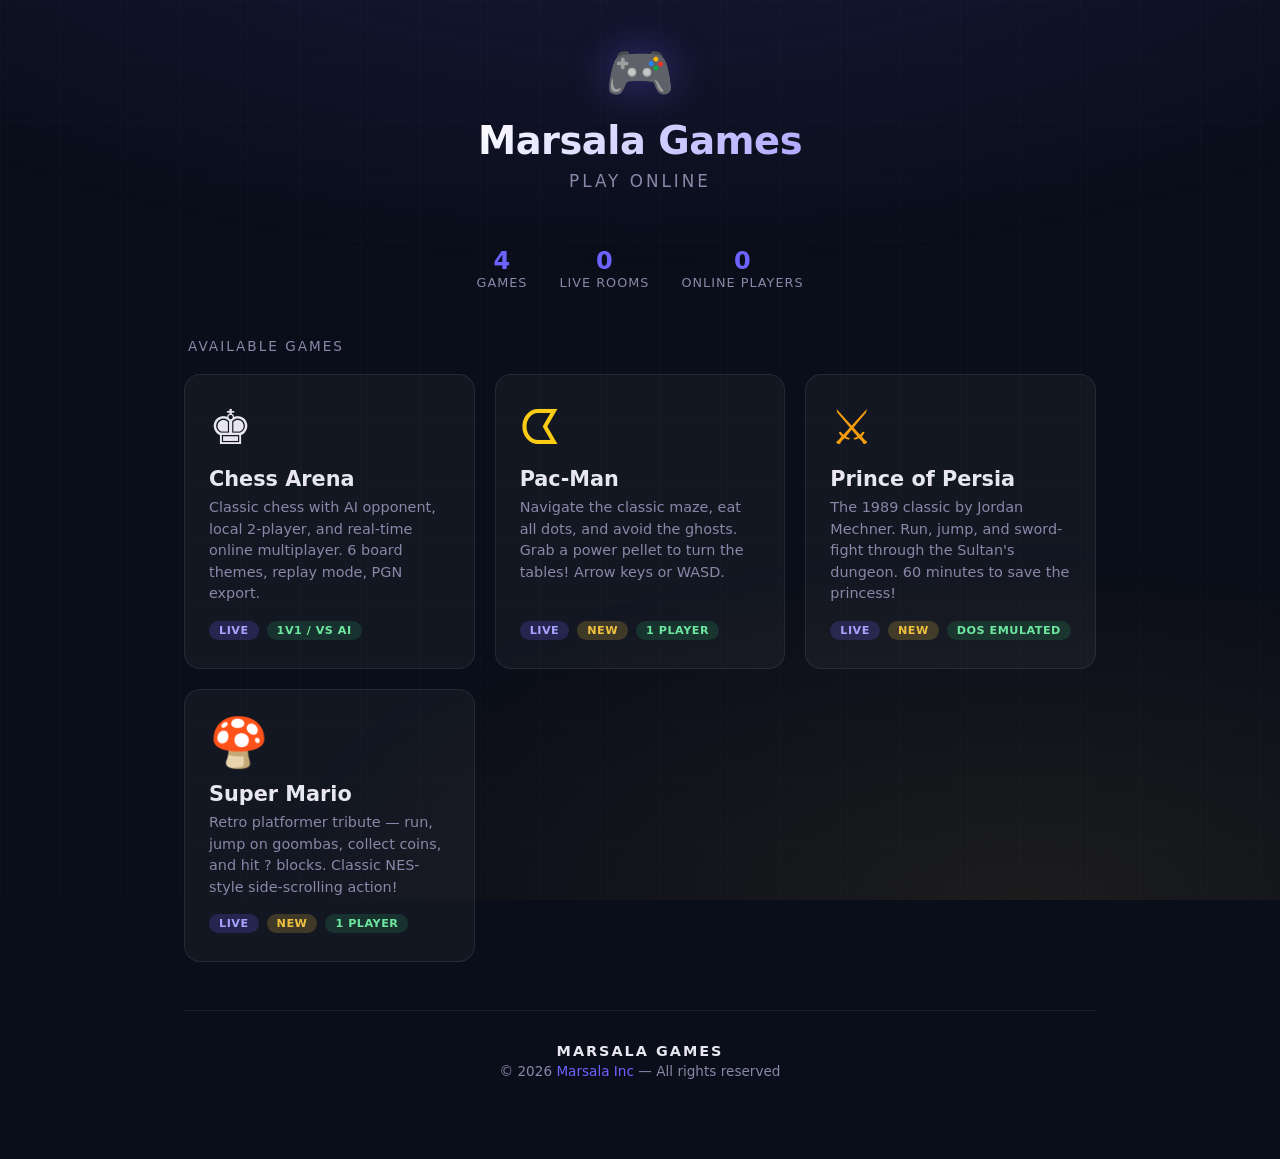
==== index.html @ e8b86cca "Initial commit: Games hub for games.marsala.dev 4 retro browser games: - Chess Arena (multiplayer vi" ====
<!DOCTYPE html>
<html lang="en">
<head>
  <meta charset="UTF-8">
  <meta name="viewport" content="width=device-width, initial-scale=1.0">
  <title>Marsala Games — Play Online</title>
  <link rel="icon" href="data:image/svg+xml,<svg xmlns='http://www.w3.org/2000/svg' viewBox='0 0 100 100'><text y='.9em' font-size='90'>🎮</text></svg>">
  <style>
    *, *::before, *::after { margin: 0; padding: 0; box-sizing: border-box; }

    :root {
      --bg-deep: #0a0e1a;
      --bg-card: rgba(255,255,255,0.04);
      --bg-card-hover: rgba(255,255,255,0.08);
      --accent: #6c63ff;
      --accent-glow: rgba(108,99,255,0.4);
      --gold: #f0c040;
      --text: #e8e6f0;
      --text-dim: #8a87a8;
      --border: rgba(255,255,255,0.08);
      --radius: 16px;
    }

    body {
      font-family: 'Segoe UI', system-ui, -apple-system, sans-serif;
      background: var(--bg-deep);
      color: var(--text);
      min-height: 100vh;
      overflow-x: hidden;
    }

    /* Animated background */
    .bg-pattern {
      position: fixed; inset: 0; z-index: 0; pointer-events: none;
      background:
        radial-gradient(ellipse 80% 50% at 50% -20%, rgba(108,99,255,0.15), transparent),
        radial-gradient(ellipse 60% 40% at 80% 100%, rgba(240,192,64,0.08), transparent);
    }
    .bg-grid {
      position: fixed; inset: 0; z-index: 0; pointer-events: none;
      background-image:
        linear-gradient(rgba(255,255,255,0.015) 1px, transparent 1px),
        linear-gradient(90deg, rgba(255,255,255,0.015) 1px, transparent 1px);
      background-size: 60px 60px;
    }

    .container {
      position: relative; z-index: 1;
      max-width: 960px;
      margin: 0 auto;
      padding: 40px 24px 80px;
    }

    /* Header */
    .header {
      text-align: center;
      margin-bottom: 56px;
    }
    .logo-icon {
      font-size: 56px;
      display: block;
      margin-bottom: 12px;
      filter: drop-shadow(0 0 20px var(--accent-glow));
      animation: float 3s ease-in-out infinite;
    }
    @keyframes float {
      0%, 100% { transform: translateY(0); }
      50% { transform: translateY(-8px); }
    }
    .header h1 {
      font-size: 2.4rem;
      font-weight: 700;
      letter-spacing: -0.5px;
      background: linear-gradient(135deg, #fff 30%, var(--accent));
      -webkit-background-clip: text;
      -webkit-text-fill-color: transparent;
      background-clip: text;
    }
    .header .subtitle {
      color: var(--text-dim);
      font-size: 1.05rem;
      margin-top: 8px;
      letter-spacing: 3px;
      text-transform: uppercase;
      font-weight: 500;
    }

    /* Stats bar */
    .stats-bar {
      display: flex;
      justify-content: center;
      gap: 32px;
      margin-bottom: 48px;
      flex-wrap: wrap;
    }
    .stat {
      text-align: center;
    }
    .stat-value {
      font-size: 1.5rem;
      font-weight: 700;
      color: var(--accent);
    }
    .stat-label {
      font-size: 0.8rem;
      color: var(--text-dim);
      text-transform: uppercase;
      letter-spacing: 1px;
    }

    /* Section */
    .section-title {
      font-size: 0.85rem;
      text-transform: uppercase;
      letter-spacing: 2px;
      color: var(--text-dim);
      margin-bottom: 20px;
      padding-left: 4px;
    }

    /* Game Cards Grid */
    .games-grid {
      display: grid;
      grid-template-columns: repeat(auto-fill, minmax(280px, 1fr));
      gap: 20px;
      margin-bottom: 48px;
    }

    .game-card {
      background: var(--bg-card);
      border: 1px solid var(--border);
      border-radius: var(--radius);
      padding: 28px 24px;
      text-decoration: none;
      color: var(--text);
      transition: all 0.3s cubic-bezier(0.22, 1, 0.36, 1);
      display: flex;
      flex-direction: column;
      position: relative;
      overflow: hidden;
    }
    .game-card::before {
      content: '';
      position: absolute;
      top: 0; left: 0; right: 0;
      height: 3px;
      background: linear-gradient(90deg, var(--accent), var(--gold));
      opacity: 0;
      transition: opacity 0.3s;
    }
    .game-card:hover {
      background: var(--bg-card-hover);
      border-color: rgba(108,99,255,0.3);
      transform: translateY(-4px);
      box-shadow: 0 12px 40px rgba(0,0,0,0.3), 0 0 20px var(--accent-glow);
    }
    .game-card:hover::before { opacity: 1; }

    .game-card .card-icon {
      font-size: 48px;
      margin-bottom: 16px;
      line-height: 1;
    }
    .game-card .card-title {
      font-size: 1.3rem;
      font-weight: 600;
      margin-bottom: 6px;
    }
    .game-card .card-desc {
      color: var(--text-dim);
      font-size: 0.9rem;
      line-height: 1.5;
      flex: 1;
    }
    .game-card .card-badges {
      display: flex;
      gap: 8px;
      margin-top: 16px;
      flex-wrap: wrap;
    }
    .badge {
      font-size: 0.7rem;
      padding: 3px 10px;
      border-radius: 20px;
      font-weight: 600;
      text-transform: uppercase;
      letter-spacing: 0.5px;
    }
    .badge-live {
      background: rgba(108,99,255,0.2);
      color: #a8a2ff;
    }
    .badge-new {
      background: rgba(240,192,64,0.2);
      color: var(--gold);
    }
    .badge-players {
      background: rgba(46,204,113,0.15);
      color: #6ee7a0;
    }

    /* Coming soon cards */
    .game-card.coming-soon {
      opacity: 0.5;
      pointer-events: none;
    }
    .game-card.coming-soon .card-title::after {
      content: ' — Coming Soon';
      font-size: 0.75rem;
      color: var(--text-dim);
      font-weight: 400;
    }

    /* Footer */
    .footer {
      text-align: center;
      color: var(--text-dim);
      font-size: 0.85rem;
      padding-top: 32px;
      border-top: 1px solid var(--border);
    }
    .footer a {
      color: var(--accent);
      text-decoration: none;
    }
    .footer .brand {
      font-weight: 600;
      letter-spacing: 2px;
      text-transform: uppercase;
      margin-bottom: 4px;
      color: var(--text);
      font-size: 0.9rem;
    }

    @media (max-width: 600px) {
      .header h1 { font-size: 1.8rem; }
      .container { padding: 24px 16px 60px; }
      .games-grid { grid-template-columns: 1fr; }
      .stats-bar { gap: 20px; }
    }
  </style>
</head>
<body>
  <div class="bg-pattern"></div>
  <div class="bg-grid"></div>

  <div class="container">
    <header class="header">
      <span class="logo-icon">🎮</span>
      <h1>Marsala Games</h1>
      <p class="subtitle">Play Online</p>
    </header>

    <div class="stats-bar">
      <div class="stat">
        <div class="stat-value" id="stat-games">4</div>
        <div class="stat-label">Games</div>
      </div>
      <div class="stat">
        <div class="stat-value" id="stat-rooms">—</div>
        <div class="stat-label">Live Rooms</div>
      </div>
      <div class="stat">
        <div class="stat-value" id="stat-players">—</div>
        <div class="stat-label">Online Players</div>
      </div>
    </div>

    <div class="section-title">Available Games</div>
    <div class="games-grid">
      <a href="/chess/" class="game-card">
        <div class="card-icon">♚</div>
        <div class="card-title">Chess Arena</div>
        <div class="card-desc">Classic chess with AI opponent, local 2-player, and real-time online multiplayer. 6 board themes, replay mode, PGN export.</div>
        <div class="card-badges">
          <span class="badge badge-live">Live</span>
          <span class="badge badge-players">1v1 / vs AI</span>
        </div>
      </a>

      <a href="/pacman/" class="game-card">
        <div class="card-icon" style="color:#facc15;">ᗧ</div>
        <div class="card-title">Pac-Man</div>
        <div class="card-desc">Navigate the classic maze, eat all dots, and avoid the ghosts. Grab a power pellet to turn the tables! Arrow keys or WASD.</div>
        <div class="card-badges">
          <span class="badge badge-live">Live</span>
          <span class="badge badge-new">New</span>
          <span class="badge badge-players">1 Player</span>
        </div>
      </a>

      <a href="/prince/" class="game-card">
        <div class="card-icon" style="color:#f59e0b;">⚔</div>
        <div class="card-title">Prince of Persia</div>
        <div class="card-desc">The 1989 classic by Jordan Mechner. Run, jump, and sword-fight through the Sultan's dungeon. 60 minutes to save the princess!</div>
        <div class="card-badges">
          <span class="badge badge-live">Live</span>
          <span class="badge badge-new">New</span>
          <span class="badge badge-players">DOS Emulated</span>
        </div>
      </a>

      <a href="/mario/" class="game-card">
        <div class="card-icon" style="color:#ef4444;">🍄</div>
        <div class="card-title">Super Mario</div>
        <div class="card-desc">Retro platformer tribute — run, jump on goombas, collect coins, and hit ? blocks. Classic NES-style side-scrolling action!</div>
        <div class="card-badges">
          <span class="badge badge-live">Live</span>
          <span class="badge badge-new">New</span>
          <span class="badge badge-players">1 Player</span>
        </div>
      </a>
    </div>

    <footer class="footer">
      <div class="brand">Marsala Games</div>
      <p>&copy; 2026 <a href="https://marsala.dev">Marsala Inc</a> — All rights reserved</p>
    </footer>
  </div>

  <script>
    // Fetch live stats from chess server
    fetch('/api/health')
      .then(r => r.json())
      .then(data => {
        document.getElementById('stat-rooms').textContent = data.rooms || 0;
        document.getElementById('stat-players').textContent = data.players || 0;
      })
      .catch(() => {
        document.getElementById('stat-rooms').textContent = '0';
        document.getElementById('stat-players').textContent = '0';
      });
  </script>
</body>
</html>
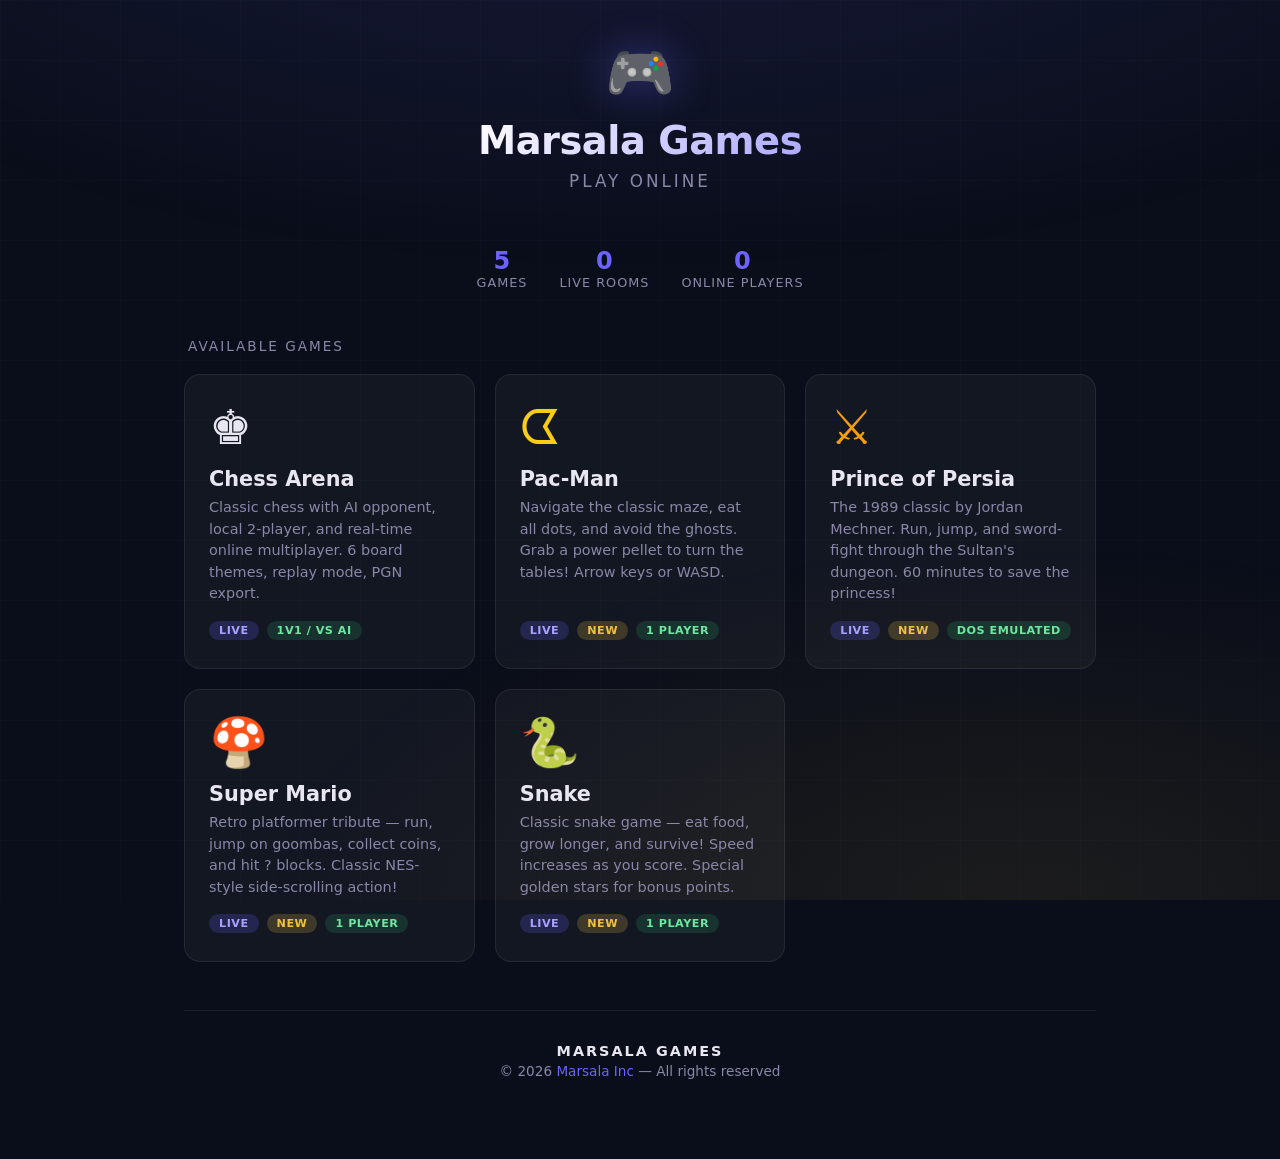
==== commit 2076c00a: "feat: Add Snake game, fix Prince of Persia, make all games responsive - Snake: Classic with particle" ====
--- a/index.html
+++ b/index.html
@@ -253,7 +253,7 @@
 
     <div class="stats-bar">
       <div class="stat">
-        <div class="stat-value" id="stat-games">4</div>
+        <div class="stat-value" id="stat-games">5</div>
         <div class="stat-label">Games</div>
       </div>
       <div class="stat">
@@ -304,6 +304,17 @@
         <div class="card-icon" style="color:#ef4444;">🍄</div>
         <div class="card-title">Super Mario</div>
         <div class="card-desc">Retro platformer tribute — run, jump on goombas, collect coins, and hit ? blocks. Classic NES-style side-scrolling action!</div>
+        <div class="card-badges">
+          <span class="badge badge-live">Live</span>
+          <span class="badge badge-new">New</span>
+          <span class="badge badge-players">1 Player</span>
+        </div>
+      </a>
+
+      <a href="/snake/" class="game-card">
+        <div class="card-icon" style="color:#22c55e;">🐍</div>
+        <div class="card-title">Snake</div>
+        <div class="card-desc">Classic snake game — eat food, grow longer, and survive! Speed increases as you score. Special golden stars for bonus points.</div>
         <div class="card-badges">
           <span class="badge badge-live">Live</span>
           <span class="badge badge-new">New</span>
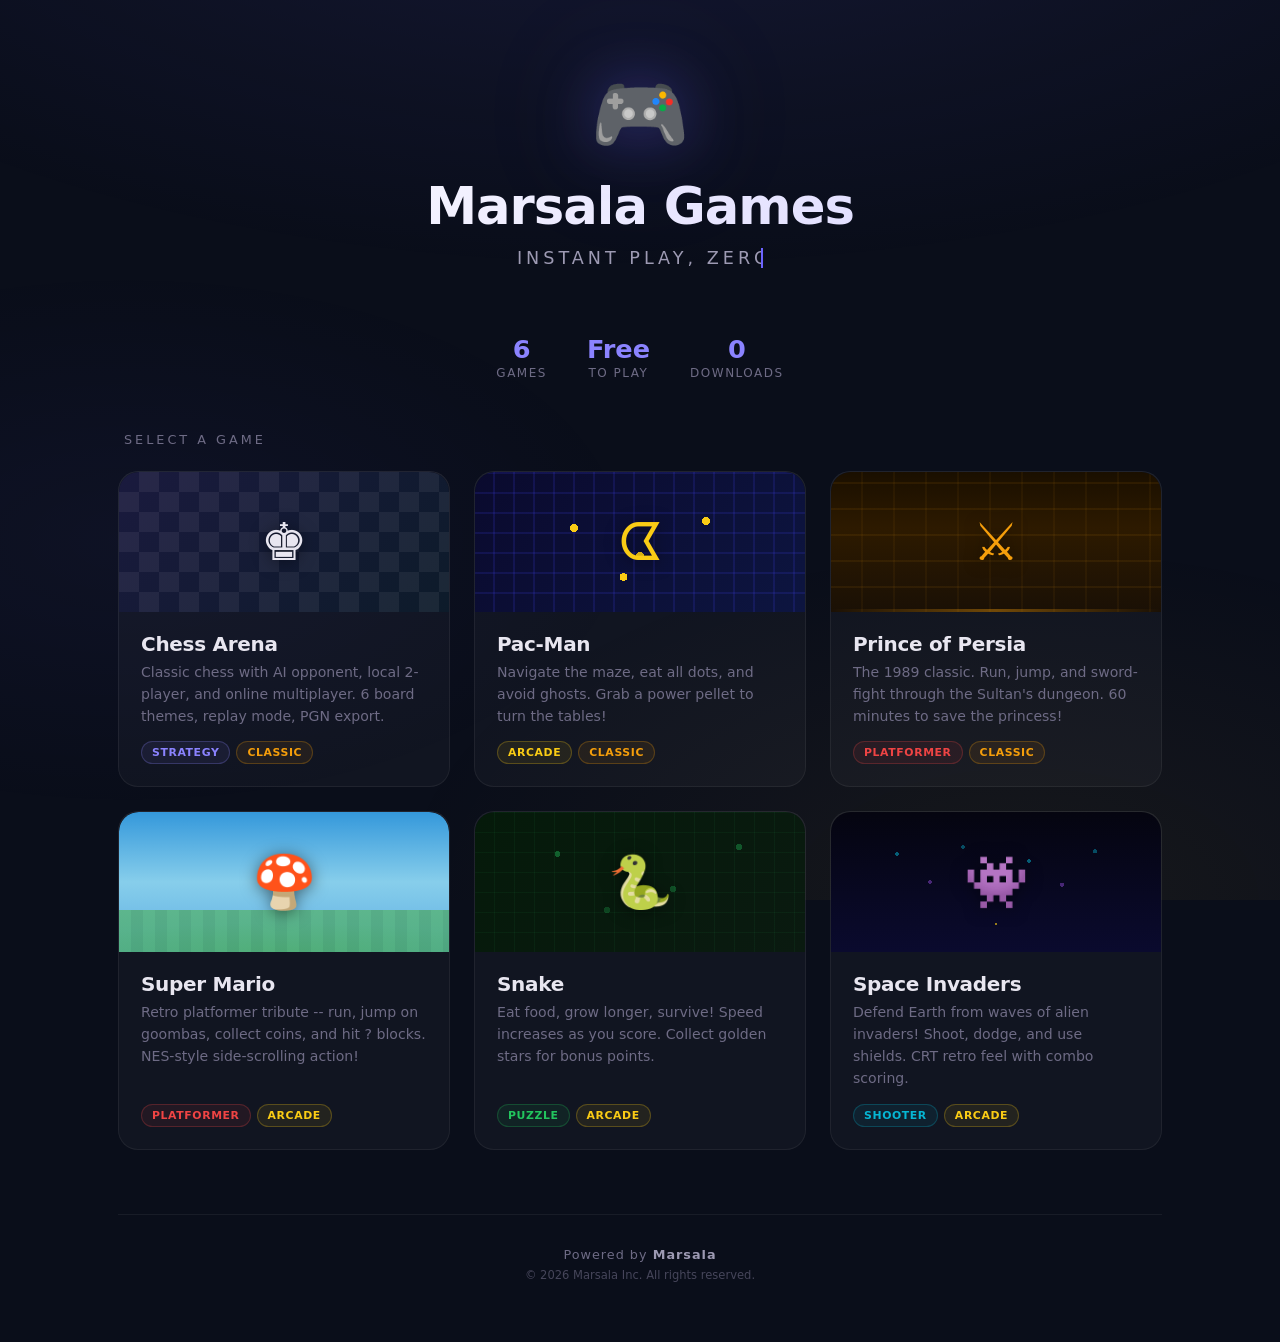
==== commit 592f4c0f: "Add Space Invaders as 6th game, upgrade all games, fix Prince of Persia - Add Space Invaders with CR" ====
--- a/index.html
+++ b/index.html
@@ -4,21 +4,27 @@
   <meta charset="UTF-8">
   <meta name="viewport" content="width=device-width, initial-scale=1.0">
   <title>Marsala Games — Play Online</title>
+  <meta name="description" content="Free online games: Chess, Pac-Man, Super Mario, Prince of Persia, Snake, Space Invaders. No downloads, play instantly.">
   <link rel="icon" href="data:image/svg+xml,<svg xmlns='http://www.w3.org/2000/svg' viewBox='0 0 100 100'><text y='.9em' font-size='90'>🎮</text></svg>">
   <style>
     *, *::before, *::after { margin: 0; padding: 0; box-sizing: border-box; }
 
     :root {
       --bg-deep: #0a0e1a;
-      --bg-card: rgba(255,255,255,0.04);
-      --bg-card-hover: rgba(255,255,255,0.08);
+      --bg-surface: #0f1525;
+      --bg-card: rgba(255,255,255,0.03);
+      --bg-card-hover: rgba(255,255,255,0.07);
       --accent: #6c63ff;
-      --accent-glow: rgba(108,99,255,0.4);
+      --accent-light: #8b83ff;
+      --accent-glow: rgba(108,99,255,0.35);
       --gold: #f0c040;
       --text: #e8e6f0;
-      --text-dim: #8a87a8;
-      --border: rgba(255,255,255,0.08);
-      --radius: 16px;
+      --text-dim: #6e6b85;
+      --text-mid: #9d9ab3;
+      --border: rgba(255,255,255,0.06);
+      --border-hover: rgba(108,99,255,0.35);
+      --radius: 20px;
+      --radius-sm: 12px;
     }
 
     body {
@@ -27,320 +33,694 @@
       color: var(--text);
       min-height: 100vh;
       overflow-x: hidden;
-    }
-
-    /* Animated background */
+      -webkit-font-smoothing: antialiased;
+    }
+
+    /* ── Floating particles (pure CSS) ── */
+    .particles {
+      position: fixed;
+      inset: 0;
+      z-index: 0;
+      pointer-events: none;
+      overflow: hidden;
+    }
+    .particle {
+      position: absolute;
+      border-radius: 50%;
+      opacity: 0;
+      animation: particle-float linear infinite;
+    }
+    .particle:nth-child(1)  { width: 3px; height: 3px; left: 8%;   background: var(--accent); animation-duration: 18s; animation-delay: 0s; }
+    .particle:nth-child(2)  { width: 2px; height: 2px; left: 15%;  background: var(--gold);   animation-duration: 22s; animation-delay: 2s; }
+    .particle:nth-child(3)  { width: 4px; height: 4px; left: 25%;  background: #8b83ff;       animation-duration: 16s; animation-delay: 4s; }
+    .particle:nth-child(4)  { width: 2px; height: 2px; left: 35%;  background: var(--accent); animation-duration: 20s; animation-delay: 1s; }
+    .particle:nth-child(5)  { width: 3px; height: 3px; left: 45%;  background: #ef4444;       animation-duration: 24s; animation-delay: 3s; }
+    .particle:nth-child(6)  { width: 2px; height: 2px; left: 55%;  background: var(--gold);   animation-duration: 19s; animation-delay: 5s; }
+    .particle:nth-child(7)  { width: 3px; height: 3px; left: 65%;  background: #22c55e;       animation-duration: 21s; animation-delay: 0.5s; }
+    .particle:nth-child(8)  { width: 2px; height: 2px; left: 72%;  background: var(--accent); animation-duration: 17s; animation-delay: 6s; }
+    .particle:nth-child(9)  { width: 4px; height: 4px; left: 82%;  background: #facc15;       animation-duration: 23s; animation-delay: 2.5s; }
+    .particle:nth-child(10) { width: 2px; height: 2px; left: 92%;  background: #8b83ff;       animation-duration: 15s; animation-delay: 7s; }
+    .particle:nth-child(11) { width: 3px; height: 3px; left: 20%;  background: #f59e0b;       animation-duration: 25s; animation-delay: 8s; }
+    .particle:nth-child(12) { width: 2px; height: 2px; left: 50%;  background: var(--accent); animation-duration: 20s; animation-delay: 1.5s; }
+    .particle:nth-child(13) { width: 3px; height: 3px; left: 78%;  background: #22c55e;       animation-duration: 18s; animation-delay: 4.5s; }
+    .particle:nth-child(14) { width: 2px; height: 2px; left: 38%;  background: var(--gold);   animation-duration: 22s; animation-delay: 6.5s; }
+    .particle:nth-child(15) { width: 4px; height: 4px; left: 60%;  background: #ef4444;       animation-duration: 26s; animation-delay: 3.5s; }
+
+    @keyframes particle-float {
+      0%   { transform: translateY(110vh) scale(0); opacity: 0; }
+      10%  { opacity: 0.6; }
+      50%  { opacity: 0.3; }
+      90%  { opacity: 0.5; }
+      100% { transform: translateY(-10vh) scale(1); opacity: 0; }
+    }
+
+    /* ── Ambient background gradients ── */
     .bg-pattern {
       position: fixed; inset: 0; z-index: 0; pointer-events: none;
       background:
-        radial-gradient(ellipse 80% 50% at 50% -20%, rgba(108,99,255,0.15), transparent),
-        radial-gradient(ellipse 60% 40% at 80% 100%, rgba(240,192,64,0.08), transparent);
-    }
-    .bg-grid {
-      position: fixed; inset: 0; z-index: 0; pointer-events: none;
-      background-image:
-        linear-gradient(rgba(255,255,255,0.015) 1px, transparent 1px),
-        linear-gradient(90deg, rgba(255,255,255,0.015) 1px, transparent 1px);
-      background-size: 60px 60px;
+        radial-gradient(ellipse 80% 50% at 50% -20%, rgba(108,99,255,0.12), transparent),
+        radial-gradient(ellipse 50% 40% at 80% 100%, rgba(240,192,64,0.06), transparent),
+        radial-gradient(ellipse 40% 30% at 10% 60%, rgba(108,99,255,0.05), transparent);
     }
 
     .container {
       position: relative; z-index: 1;
-      max-width: 960px;
+      max-width: 1100px;
       margin: 0 auto;
-      padding: 40px 24px 80px;
-    }
-
-    /* Header */
+      padding: 48px 28px 60px;
+    }
+
+    /* ── Header ── */
     .header {
       text-align: center;
-      margin-bottom: 56px;
+      margin-bottom: 60px;
+      padding-top: 20px;
     }
     .logo-icon {
-      font-size: 56px;
+      font-size: 80px;
       display: block;
-      margin-bottom: 12px;
-      filter: drop-shadow(0 0 20px var(--accent-glow));
-      animation: float 3s ease-in-out infinite;
-    }
-    @keyframes float {
-      0%, 100% { transform: translateY(0); }
-      50% { transform: translateY(-8px); }
+      margin-bottom: 16px;
+      filter: drop-shadow(0 0 30px var(--accent-glow)) drop-shadow(0 0 60px rgba(108,99,255,0.15));
+      animation: logo-float 4s ease-in-out infinite;
+    }
+    @keyframes logo-float {
+      0%, 100% { transform: translateY(0) rotate(0deg); }
+      25%  { transform: translateY(-10px) rotate(-2deg); }
+      75%  { transform: translateY(-6px) rotate(2deg); }
     }
     .header h1 {
-      font-size: 2.4rem;
-      font-weight: 700;
-      letter-spacing: -0.5px;
-      background: linear-gradient(135deg, #fff 30%, var(--accent));
+      font-size: 3.2rem;
+      font-weight: 800;
+      letter-spacing: -1px;
+      line-height: 1.1;
+      background: linear-gradient(135deg, #ffffff 0%, #e0ddff 40%, var(--accent) 70%, var(--gold) 100%);
+      background-size: 200% auto;
       -webkit-background-clip: text;
       -webkit-text-fill-color: transparent;
       background-clip: text;
-    }
-    .header .subtitle {
-      color: var(--text-dim);
-      font-size: 1.05rem;
-      margin-top: 8px;
-      letter-spacing: 3px;
+      animation: gradient-shift 6s ease-in-out infinite;
+    }
+    @keyframes gradient-shift {
+      0%, 100% { background-position: 0% center; }
+      50% { background-position: 100% center; }
+    }
+
+    .subtitle-wrapper {
+      margin-top: 14px;
+      min-height: 1.6em;
+    }
+    .subtitle {
+      color: var(--text-mid);
+      font-size: 1.1rem;
+      letter-spacing: 4px;
       text-transform: uppercase;
       font-weight: 500;
-    }
-
-    /* Stats bar */
+      display: inline-block;
+      border-right: 2px solid var(--accent);
+      padding-right: 4px;
+      overflow: hidden;
+      white-space: nowrap;
+      width: 0;
+      animation: typewriter 2.5s steps(22) 0.8s forwards, blink-caret 0.7s step-end infinite;
+    }
+    @keyframes typewriter {
+      to { width: 22ch; }
+    }
+    @keyframes blink-caret {
+      0%, 100% { border-color: var(--accent); }
+      50% { border-color: transparent; }
+    }
+
+    /* ── Stats bar ── */
     .stats-bar {
       display: flex;
       justify-content: center;
-      gap: 32px;
-      margin-bottom: 48px;
+      gap: 40px;
+      margin-bottom: 52px;
       flex-wrap: wrap;
     }
     .stat {
       text-align: center;
-    }
+      opacity: 0;
+      animation: fade-up 0.6s ease-out forwards;
+    }
+    .stat:nth-child(1) { animation-delay: 0.4s; }
+    .stat:nth-child(2) { animation-delay: 0.55s; }
+    .stat:nth-child(3) { animation-delay: 0.7s; }
     .stat-value {
-      font-size: 1.5rem;
+      font-size: 1.6rem;
       font-weight: 700;
-      color: var(--accent);
+      color: var(--accent-light);
     }
     .stat-label {
-      font-size: 0.8rem;
+      font-size: 0.75rem;
       color: var(--text-dim);
       text-transform: uppercase;
-      letter-spacing: 1px;
-    }
-
-    /* Section */
+      letter-spacing: 1.5px;
+      margin-top: 2px;
+    }
+
+    /* ── Section title ── */
     .section-title {
-      font-size: 0.85rem;
+      font-size: 0.8rem;
       text-transform: uppercase;
-      letter-spacing: 2px;
+      letter-spacing: 3px;
       color: var(--text-dim);
-      margin-bottom: 20px;
-      padding-left: 4px;
-    }
-
-    /* Game Cards Grid */
+      margin-bottom: 24px;
+      padding-left: 6px;
+      opacity: 0;
+      animation: fade-up 0.6s ease-out 0.8s forwards;
+    }
+
+    /* ── Game Cards Grid ── */
     .games-grid {
       display: grid;
-      grid-template-columns: repeat(auto-fill, minmax(280px, 1fr));
-      gap: 20px;
-      margin-bottom: 48px;
+      grid-template-columns: repeat(3, 1fr);
+      gap: 24px;
+      margin-bottom: 64px;
     }
 
     .game-card {
       background: var(--bg-card);
       border: 1px solid var(--border);
       border-radius: var(--radius);
-      padding: 28px 24px;
       text-decoration: none;
       color: var(--text);
-      transition: all 0.3s cubic-bezier(0.22, 1, 0.36, 1);
+      transition: all 0.4s cubic-bezier(0.22, 1, 0.36, 1);
       display: flex;
       flex-direction: column;
       position: relative;
       overflow: hidden;
-    }
+      opacity: 0;
+      transform: translateY(30px);
+      animation: card-enter 0.7s ease-out forwards;
+    }
+    .game-card:nth-child(1) { animation-delay: 0.3s; }
+    .game-card:nth-child(2) { animation-delay: 0.45s; }
+    .game-card:nth-child(3) { animation-delay: 0.6s; }
+    .game-card:nth-child(4) { animation-delay: 0.75s; }
+    .game-card:nth-child(5) { animation-delay: 0.9s; }
+    .game-card:nth-child(6) { animation-delay: 1.05s; }
+
+    @keyframes card-enter {
+      to {
+        opacity: 1;
+        transform: translateY(0);
+      }
+    }
+    @keyframes fade-up {
+      from { opacity: 0; transform: translateY(15px); }
+      to   { opacity: 1; transform: translateY(0); }
+    }
+
+    /* Glow border on hover */
     .game-card::before {
       content: '';
       position: absolute;
-      top: 0; left: 0; right: 0;
-      height: 3px;
-      background: linear-gradient(90deg, var(--accent), var(--gold));
+      inset: -1px;
+      border-radius: var(--radius);
+      padding: 1px;
+      background: linear-gradient(135deg, var(--accent), var(--gold), var(--accent));
+      background-size: 300% 300%;
+      -webkit-mask: linear-gradient(#fff 0 0) content-box, linear-gradient(#fff 0 0);
+      mask: linear-gradient(#fff 0 0) content-box, linear-gradient(#fff 0 0);
+      -webkit-mask-composite: xor;
+      mask-composite: exclude;
+      opacity: 0;
+      transition: opacity 0.4s;
+      z-index: 1;
+      pointer-events: none;
+    }
+    .game-card:hover::before {
+      opacity: 1;
+      animation: border-glow 3s linear infinite;
+    }
+    @keyframes border-glow {
+      0%   { background-position: 0% 50%; }
+      50%  { background-position: 100% 50%; }
+      100% { background-position: 0% 50%; }
+    }
+    .game-card:hover {
+      background: var(--bg-card-hover);
+      transform: translateY(-6px) scale(1.02);
+      box-shadow:
+        0 20px 50px rgba(0,0,0,0.4),
+        0 0 30px var(--accent-glow),
+        0 0 60px rgba(108,99,255,0.1);
+    }
+
+    /* ── Card preview area ── */
+    .card-preview {
+      height: 140px;
+      border-radius: var(--radius) var(--radius) 0 0;
+      position: relative;
+      overflow: hidden;
+      display: flex;
+      align-items: center;
+      justify-content: center;
+    }
+    .card-preview .preview-icon {
+      font-size: 52px;
+      line-height: 1;
+      position: relative;
+      z-index: 2;
+      filter: drop-shadow(0 2px 8px rgba(0,0,0,0.5));
+      transition: transform 0.4s ease, opacity 0.3s;
+    }
+
+    /* Play button overlay */
+    .play-overlay {
+      position: absolute;
+      inset: 0;
+      display: flex;
+      align-items: center;
+      justify-content: center;
+      background: rgba(10, 14, 26, 0.6);
       opacity: 0;
       transition: opacity 0.3s;
-    }
-    .game-card:hover {
-      background: var(--bg-card-hover);
-      border-color: rgba(108,99,255,0.3);
-      transform: translateY(-4px);
-      box-shadow: 0 12px 40px rgba(0,0,0,0.3), 0 0 20px var(--accent-glow);
-    }
-    .game-card:hover::before { opacity: 1; }
-
-    .game-card .card-icon {
-      font-size: 48px;
-      margin-bottom: 16px;
-      line-height: 1;
-    }
-    .game-card .card-title {
-      font-size: 1.3rem;
-      font-weight: 600;
+      z-index: 3;
+      backdrop-filter: blur(2px);
+    }
+    .play-btn {
+      width: 56px;
+      height: 56px;
+      border-radius: 50%;
+      background: var(--accent);
+      display: flex;
+      align-items: center;
+      justify-content: center;
+      box-shadow: 0 0 25px var(--accent-glow);
+      transform: scale(0.8);
+      transition: transform 0.3s;
+    }
+    .play-btn::after {
+      content: '';
+      display: block;
+      width: 0;
+      height: 0;
+      border-style: solid;
+      border-width: 10px 0 10px 18px;
+      border-color: transparent transparent transparent #fff;
+      margin-left: 3px;
+    }
+    .game-card:hover .play-overlay {
+      opacity: 1;
+    }
+    .game-card:hover .play-btn {
+      transform: scale(1);
+    }
+    .game-card:hover .preview-icon {
+      transform: scale(0.9);
+      opacity: 0.5;
+    }
+
+    /* Preview patterns per game */
+    .preview-chess {
+      background:
+        repeating-conic-gradient(rgba(255,255,255,0.06) 0% 25%, transparent 0% 50%) 0 0 / 40px 40px,
+        linear-gradient(135deg, #1a1a3e 0%, #0d1b2a 100%);
+    }
+    .preview-pacman {
+      background:
+        radial-gradient(circle 4px at 30% 40%, #facc15 100%, transparent 100%),
+        radial-gradient(circle 4px at 50% 60%, #facc15 100%, transparent 100%),
+        radial-gradient(circle 4px at 70% 35%, #facc15 100%, transparent 100%),
+        radial-gradient(circle 4px at 45% 75%, #facc15 100%, transparent 100%),
+        repeating-linear-gradient(90deg, transparent 0 18px, rgba(66,66,255,0.15) 18px 20px),
+        repeating-linear-gradient(0deg, transparent 0 18px, rgba(66,66,255,0.15) 18px 20px),
+        linear-gradient(135deg, #0a0a2e 0%, #0d1540 100%);
+    }
+    .preview-mario {
+      background:
+        radial-gradient(ellipse 100% 30% at 50% 100%, rgba(76,175,80,0.3) 0%, transparent 70%),
+        linear-gradient(to bottom, #3498db 0%, #87ceeb 50%, #5dade2 100%);
+    }
+    .preview-mario::after {
+      content: '';
+      position: absolute;
+      bottom: 0; left: 0; right: 0;
+      height: 30%;
+      background:
+        repeating-linear-gradient(90deg, #4caf50 0 12px, #43a047 12px 24px);
+      opacity: 0.6;
+    }
+    .preview-prince {
+      background:
+        repeating-linear-gradient(
+          0deg,
+          transparent 0 24px,
+          rgba(245,158,11,0.08) 24px 26px
+        ),
+        repeating-linear-gradient(
+          90deg,
+          transparent 0 30px,
+          rgba(245,158,11,0.05) 30px 32px
+        ),
+        linear-gradient(180deg, #1a0f00 0%, #2d1a00 40%, #1a1005 100%);
+    }
+    .preview-prince::after {
+      content: '';
+      position: absolute;
+      bottom: 0;
+      left: 0; right: 0;
+      height: 3px;
+      background: linear-gradient(90deg, transparent, rgba(245,158,11,0.4), transparent);
+    }
+    .preview-invaders {
+      background:
+        radial-gradient(circle 2px at 20% 30%, rgba(6,182,212,0.5) 100%, transparent 100%),
+        radial-gradient(circle 2px at 40% 25%, rgba(6,182,212,0.4) 100%, transparent 100%),
+        radial-gradient(circle 2px at 60% 35%, rgba(6,182,212,0.5) 100%, transparent 100%),
+        radial-gradient(circle 2px at 80% 28%, rgba(6,182,212,0.4) 100%, transparent 100%),
+        radial-gradient(circle 2px at 30% 50%, rgba(168,85,247,0.4) 100%, transparent 100%),
+        radial-gradient(circle 2px at 50% 48%, rgba(168,85,247,0.5) 100%, transparent 100%),
+        radial-gradient(circle 2px at 70% 52%, rgba(168,85,247,0.4) 100%, transparent 100%),
+        radial-gradient(circle 1px at 50% 80%, rgba(250,204,21,0.6) 100%, transparent 100%),
+        linear-gradient(180deg, #050510 0%, #0a0a2e 100%);
+    }
+    .preview-snake {
+      background:
+        radial-gradient(circle 3px at 25% 30%, rgba(34,197,94,0.4) 100%, transparent 100%),
+        radial-gradient(circle 3px at 60% 55%, rgba(34,197,94,0.3) 100%, transparent 100%),
+        radial-gradient(circle 3px at 80% 25%, rgba(34,197,94,0.35) 100%, transparent 100%),
+        radial-gradient(circle 3px at 40% 70%, rgba(34,197,94,0.25) 100%, transparent 100%),
+        repeating-linear-gradient(90deg, transparent 0 19px, rgba(34,197,94,0.06) 19px 20px),
+        repeating-linear-gradient(0deg, transparent 0 19px, rgba(34,197,94,0.06) 19px 20px),
+        linear-gradient(135deg, #051a0a 0%, #0a1a10 100%);
+    }
+
+    /* ── Card body ── */
+    .card-body {
+      padding: 20px 22px 22px;
+      flex: 1;
+      display: flex;
+      flex-direction: column;
+    }
+    .card-title {
+      font-size: 1.25rem;
+      font-weight: 700;
       margin-bottom: 6px;
-    }
-    .game-card .card-desc {
+      letter-spacing: -0.3px;
+    }
+    .card-desc {
       color: var(--text-dim);
-      font-size: 0.9rem;
-      line-height: 1.5;
+      font-size: 0.88rem;
+      line-height: 1.55;
       flex: 1;
     }
-    .game-card .card-badges {
+
+    /* ── Tags ── */
+    .card-tags {
       display: flex;
-      gap: 8px;
-      margin-top: 16px;
+      gap: 6px;
+      margin-top: 14px;
       flex-wrap: wrap;
     }
-    .badge {
-      font-size: 0.7rem;
-      padding: 3px 10px;
+    .tag {
+      font-size: 0.68rem;
+      padding: 4px 10px;
       border-radius: 20px;
       font-weight: 600;
       text-transform: uppercase;
-      letter-spacing: 0.5px;
-    }
-    .badge-live {
-      background: rgba(108,99,255,0.2);
-      color: #a8a2ff;
-    }
-    .badge-new {
-      background: rgba(240,192,64,0.2);
-      color: var(--gold);
-    }
-    .badge-players {
-      background: rgba(46,204,113,0.15);
-      color: #6ee7a0;
-    }
-
-    /* Coming soon cards */
-    .game-card.coming-soon {
-      opacity: 0.5;
-      pointer-events: none;
-    }
-    .game-card.coming-soon .card-title::after {
-      content: ' — Coming Soon';
-      font-size: 0.75rem;
-      color: var(--text-dim);
-      font-weight: 400;
-    }
-
-    /* Footer */
+      letter-spacing: 0.6px;
+      border: 1px solid;
+    }
+    .tag-strategy  { color: #8b83ff; border-color: rgba(139,131,255,0.25); background: rgba(139,131,255,0.08); }
+    .tag-arcade    { color: #facc15; border-color: rgba(250,204,21,0.25);  background: rgba(250,204,21,0.08); }
+    .tag-platformer{ color: #ef4444; border-color: rgba(239,68,68,0.25);   background: rgba(239,68,68,0.08); }
+    .tag-classic   { color: #f59e0b; border-color: rgba(245,158,11,0.25);  background: rgba(245,158,11,0.08); }
+    .tag-puzzle    { color: #22c55e; border-color: rgba(34,197,94,0.25);   background: rgba(34,197,94,0.08); }
+    .tag-shooter   { color: #06b6d4; border-color: rgba(6,182,212,0.25);   background: rgba(6,182,212,0.08); }
+
+    /* ── Footer ── */
     .footer {
       text-align: center;
+      padding: 32px 0 0;
+      border-top: 1px solid var(--border);
+      opacity: 0;
+      animation: fade-up 0.6s ease-out 1.2s forwards;
+    }
+    .footer-brand {
+      font-size: 0.8rem;
       color: var(--text-dim);
-      font-size: 0.85rem;
-      padding-top: 32px;
-      border-top: 1px solid var(--border);
-    }
-    .footer a {
-      color: var(--accent);
+      letter-spacing: 1px;
+    }
+    .footer-brand a {
+      color: var(--text-mid);
       text-decoration: none;
-    }
-    .footer .brand {
       font-weight: 600;
-      letter-spacing: 2px;
-      text-transform: uppercase;
-      margin-bottom: 4px;
-      color: var(--text);
-      font-size: 0.9rem;
-    }
-
-    @media (max-width: 600px) {
-      .header h1 { font-size: 1.8rem; }
-      .container { padding: 24px 16px 60px; }
-      .games-grid { grid-template-columns: 1fr; }
-      .stats-bar { gap: 20px; }
+      transition: color 0.2s;
+    }
+    .footer-brand a:hover {
+      color: var(--accent-light);
+    }
+    .footer-copy {
+      font-size: 0.72rem;
+      color: var(--text-dim);
+      margin-top: 6px;
+      opacity: 0.6;
+    }
+
+    /* ── Confetti (easter egg) ── */
+    .confetti-container {
+      position: fixed;
+      inset: 0;
+      z-index: 9999;
+      pointer-events: none;
+      overflow: hidden;
+    }
+    .confetti-piece {
+      position: absolute;
+      top: -10px;
+      width: 10px;
+      height: 10px;
+      opacity: 0;
+    }
+    .confetti-piece.active {
+      animation: confetti-fall 2.5s ease-in forwards;
+    }
+    @keyframes confetti-fall {
+      0%   { transform: translateY(0) rotate(0deg); opacity: 1; }
+      100% { transform: translateY(110vh) rotate(720deg); opacity: 0; }
+    }
+
+    /* ── Responsive ── */
+    @media (max-width: 1024px) {
+      .games-grid {
+        grid-template-columns: repeat(2, 1fr);
+      }
+    }
+    @media (max-width: 640px) {
+      .header h1 { font-size: 2.2rem; }
+      .logo-icon { font-size: 60px; }
+      .container { padding: 28px 16px 48px; }
+      .games-grid {
+        grid-template-columns: 1fr;
+        gap: 20px;
+      }
+      .stats-bar { gap: 24px; }
+      .card-preview { height: 120px; }
+      .subtitle {
+        font-size: 0.9rem;
+        letter-spacing: 3px;
+      }
     }
   </style>
 </head>
 <body>
+  <!-- Floating particles -->
+  <div class="particles">
+    <div class="particle"></div>
+    <div class="particle"></div>
+    <div class="particle"></div>
+    <div class="particle"></div>
+    <div class="particle"></div>
+    <div class="particle"></div>
+    <div class="particle"></div>
+    <div class="particle"></div>
+    <div class="particle"></div>
+    <div class="particle"></div>
+    <div class="particle"></div>
+    <div class="particle"></div>
+    <div class="particle"></div>
+    <div class="particle"></div>
+    <div class="particle"></div>
+  </div>
+
   <div class="bg-pattern"></div>
-  <div class="bg-grid"></div>
 
   <div class="container">
     <header class="header">
       <span class="logo-icon">🎮</span>
       <h1>Marsala Games</h1>
-      <p class="subtitle">Play Online</p>
+      <div class="subtitle-wrapper">
+        <span class="subtitle">INSTANT PLAY, ZERO SETUP</span>
+      </div>
     </header>
 
     <div class="stats-bar">
       <div class="stat">
-        <div class="stat-value" id="stat-games">5</div>
+        <div class="stat-value">6</div>
         <div class="stat-label">Games</div>
       </div>
       <div class="stat">
-        <div class="stat-value" id="stat-rooms">—</div>
-        <div class="stat-label">Live Rooms</div>
+        <div class="stat-value">Free</div>
+        <div class="stat-label">To Play</div>
       </div>
       <div class="stat">
-        <div class="stat-value" id="stat-players">—</div>
-        <div class="stat-label">Online Players</div>
+        <div class="stat-value">0</div>
+        <div class="stat-label">Downloads</div>
       </div>
     </div>
 
-    <div class="section-title">Available Games</div>
+    <div class="section-title">Select a Game</div>
+
     <div class="games-grid">
+
       <a href="/chess/" class="game-card">
-        <div class="card-icon">♚</div>
-        <div class="card-title">Chess Arena</div>
-        <div class="card-desc">Classic chess with AI opponent, local 2-player, and real-time online multiplayer. 6 board themes, replay mode, PGN export.</div>
-        <div class="card-badges">
-          <span class="badge badge-live">Live</span>
-          <span class="badge badge-players">1v1 / vs AI</span>
+        <div class="card-preview preview-chess">
+          <span class="preview-icon">♚</span>
+          <div class="play-overlay"><div class="play-btn"></div></div>
+        </div>
+        <div class="card-body">
+          <div class="card-title">Chess Arena</div>
+          <div class="card-desc">Classic chess with AI opponent, local 2-player, and online multiplayer. 6 board themes, replay mode, PGN export.</div>
+          <div class="card-tags">
+            <span class="tag tag-strategy">Strategy</span>
+            <span class="tag tag-classic">Classic</span>
+          </div>
         </div>
       </a>
 
       <a href="/pacman/" class="game-card">
-        <div class="card-icon" style="color:#facc15;">ᗧ</div>
-        <div class="card-title">Pac-Man</div>
-        <div class="card-desc">Navigate the classic maze, eat all dots, and avoid the ghosts. Grab a power pellet to turn the tables! Arrow keys or WASD.</div>
-        <div class="card-badges">
-          <span class="badge badge-live">Live</span>
-          <span class="badge badge-new">New</span>
-          <span class="badge badge-players">1 Player</span>
+        <div class="card-preview preview-pacman">
+          <span class="preview-icon" style="color:#facc15;">&#x15E7;</span>
+          <div class="play-overlay"><div class="play-btn"></div></div>
+        </div>
+        <div class="card-body">
+          <div class="card-title">Pac-Man</div>
+          <div class="card-desc">Navigate the maze, eat all dots, and avoid ghosts. Grab a power pellet to turn the tables!</div>
+          <div class="card-tags">
+            <span class="tag tag-arcade">Arcade</span>
+            <span class="tag tag-classic">Classic</span>
+          </div>
         </div>
       </a>
 
       <a href="/prince/" class="game-card">
-        <div class="card-icon" style="color:#f59e0b;">⚔</div>
-        <div class="card-title">Prince of Persia</div>
-        <div class="card-desc">The 1989 classic by Jordan Mechner. Run, jump, and sword-fight through the Sultan's dungeon. 60 minutes to save the princess!</div>
-        <div class="card-badges">
-          <span class="badge badge-live">Live</span>
-          <span class="badge badge-new">New</span>
-          <span class="badge badge-players">DOS Emulated</span>
+        <div class="card-preview preview-prince">
+          <span class="preview-icon" style="color:#f59e0b;">&#x2694;</span>
+          <div class="play-overlay"><div class="play-btn"></div></div>
+        </div>
+        <div class="card-body">
+          <div class="card-title">Prince of Persia</div>
+          <div class="card-desc">The 1989 classic. Run, jump, and sword-fight through the Sultan's dungeon. 60 minutes to save the princess!</div>
+          <div class="card-tags">
+            <span class="tag tag-platformer">Platformer</span>
+            <span class="tag tag-classic">Classic</span>
+          </div>
         </div>
       </a>
 
       <a href="/mario/" class="game-card">
-        <div class="card-icon" style="color:#ef4444;">🍄</div>
-        <div class="card-title">Super Mario</div>
-        <div class="card-desc">Retro platformer tribute — run, jump on goombas, collect coins, and hit ? blocks. Classic NES-style side-scrolling action!</div>
-        <div class="card-badges">
-          <span class="badge badge-live">Live</span>
-          <span class="badge badge-new">New</span>
-          <span class="badge badge-players">1 Player</span>
+        <div class="card-preview preview-mario">
+          <span class="preview-icon" style="color:#ef4444;">&#x1F344;</span>
+          <div class="play-overlay"><div class="play-btn"></div></div>
+        </div>
+        <div class="card-body">
+          <div class="card-title">Super Mario</div>
+          <div class="card-desc">Retro platformer tribute -- run, jump on goombas, collect coins, and hit ? blocks. NES-style side-scrolling action!</div>
+          <div class="card-tags">
+            <span class="tag tag-platformer">Platformer</span>
+            <span class="tag tag-arcade">Arcade</span>
+          </div>
         </div>
       </a>
 
       <a href="/snake/" class="game-card">
-        <div class="card-icon" style="color:#22c55e;">🐍</div>
-        <div class="card-title">Snake</div>
-        <div class="card-desc">Classic snake game — eat food, grow longer, and survive! Speed increases as you score. Special golden stars for bonus points.</div>
-        <div class="card-badges">
-          <span class="badge badge-live">Live</span>
-          <span class="badge badge-new">New</span>
-          <span class="badge badge-players">1 Player</span>
+        <div class="card-preview preview-snake">
+          <span class="preview-icon" style="color:#22c55e;">&#x1F40D;</span>
+          <div class="play-overlay"><div class="play-btn"></div></div>
+        </div>
+        <div class="card-body">
+          <div class="card-title">Snake</div>
+          <div class="card-desc">Eat food, grow longer, survive! Speed increases as you score. Collect golden stars for bonus points.</div>
+          <div class="card-tags">
+            <span class="tag tag-puzzle">Puzzle</span>
+            <span class="tag tag-arcade">Arcade</span>
+          </div>
         </div>
       </a>
+
+      <a href="/invaders/" class="game-card">
+        <div class="card-preview preview-invaders">
+          <span class="preview-icon" style="color:#06b6d4;">&#x1F47E;</span>
+          <div class="play-overlay"><div class="play-btn"></div></div>
+        </div>
+        <div class="card-body">
+          <div class="card-title">Space Invaders</div>
+          <div class="card-desc">Defend Earth from waves of alien invaders! Shoot, dodge, and use shields. CRT retro feel with combo scoring.</div>
+          <div class="card-tags">
+            <span class="tag tag-shooter">Shooter</span>
+            <span class="tag tag-arcade">Arcade</span>
+          </div>
+        </div>
+      </a>
+
     </div>
 
     <footer class="footer">
-      <div class="brand">Marsala Games</div>
-      <p>&copy; 2026 <a href="https://marsala.dev">Marsala Inc</a> — All rights reserved</p>
+      <div class="footer-brand">Powered by <a href="https://marsala.dev" target="_blank" rel="noopener">Marsala</a></div>
+      <div class="footer-copy">&copy; 2026 Marsala Inc. All rights reserved.</div>
     </footer>
   </div>
 
+  <!-- Confetti container for easter egg -->
+  <div class="confetti-container" id="confetti"></div>
+
   <script>
-    // Fetch live stats from chess server
-    fetch('/api/health')
-      .then(r => r.json())
-      .then(data => {
-        document.getElementById('stat-rooms').textContent = data.rooms || 0;
-        document.getElementById('stat-players').textContent = data.players || 0;
-      })
-      .catch(() => {
-        document.getElementById('stat-rooms').textContent = '0';
-        document.getElementById('stat-players').textContent = '0';
+    // Konami code easter egg: up up down down left right left right B A
+    (function() {
+      var seq = [38,38,40,40,37,39,37,39,66,65];
+      var pos = 0;
+      document.addEventListener('keydown', function(e) {
+        if (e.keyCode === seq[pos]) {
+          pos++;
+          if (pos === seq.length) {
+            pos = 0;
+            launchConfetti();
+          }
+        } else {
+          pos = 0;
+        }
       });
+
+      function launchConfetti() {
+        var container = document.getElementById('confetti');
+        var colors = ['#6c63ff','#f0c040','#ef4444','#22c55e','#facc15','#8b83ff','#f59e0b','#3498db'];
+        var pieces = [];
+        for (var i = 0; i < 80; i++) {
+          var el = document.createElement('div');
+          el.className = 'confetti-piece';
+          el.style.left = Math.random() * 100 + '%';
+          el.style.width = (Math.random() * 8 + 6) + 'px';
+          el.style.height = (Math.random() * 8 + 6) + 'px';
+          el.style.background = colors[Math.floor(Math.random() * colors.length)];
+          el.style.borderRadius = Math.random() > 0.5 ? '50%' : '2px';
+          el.style.animationDuration = (Math.random() * 1.5 + 1.5) + 's';
+          el.style.animationDelay = (Math.random() * 0.8) + 's';
+          container.appendChild(el);
+          pieces.push(el);
+          // Force reflow then add class
+          void el.offsetWidth;
+          el.classList.add('active');
+        }
+        // Cleanup after animation
+        setTimeout(function() {
+          pieces.forEach(function(p) { p.remove(); });
+        }, 4000);
+      }
+    })();
   </script>
 </body>
 </html>
